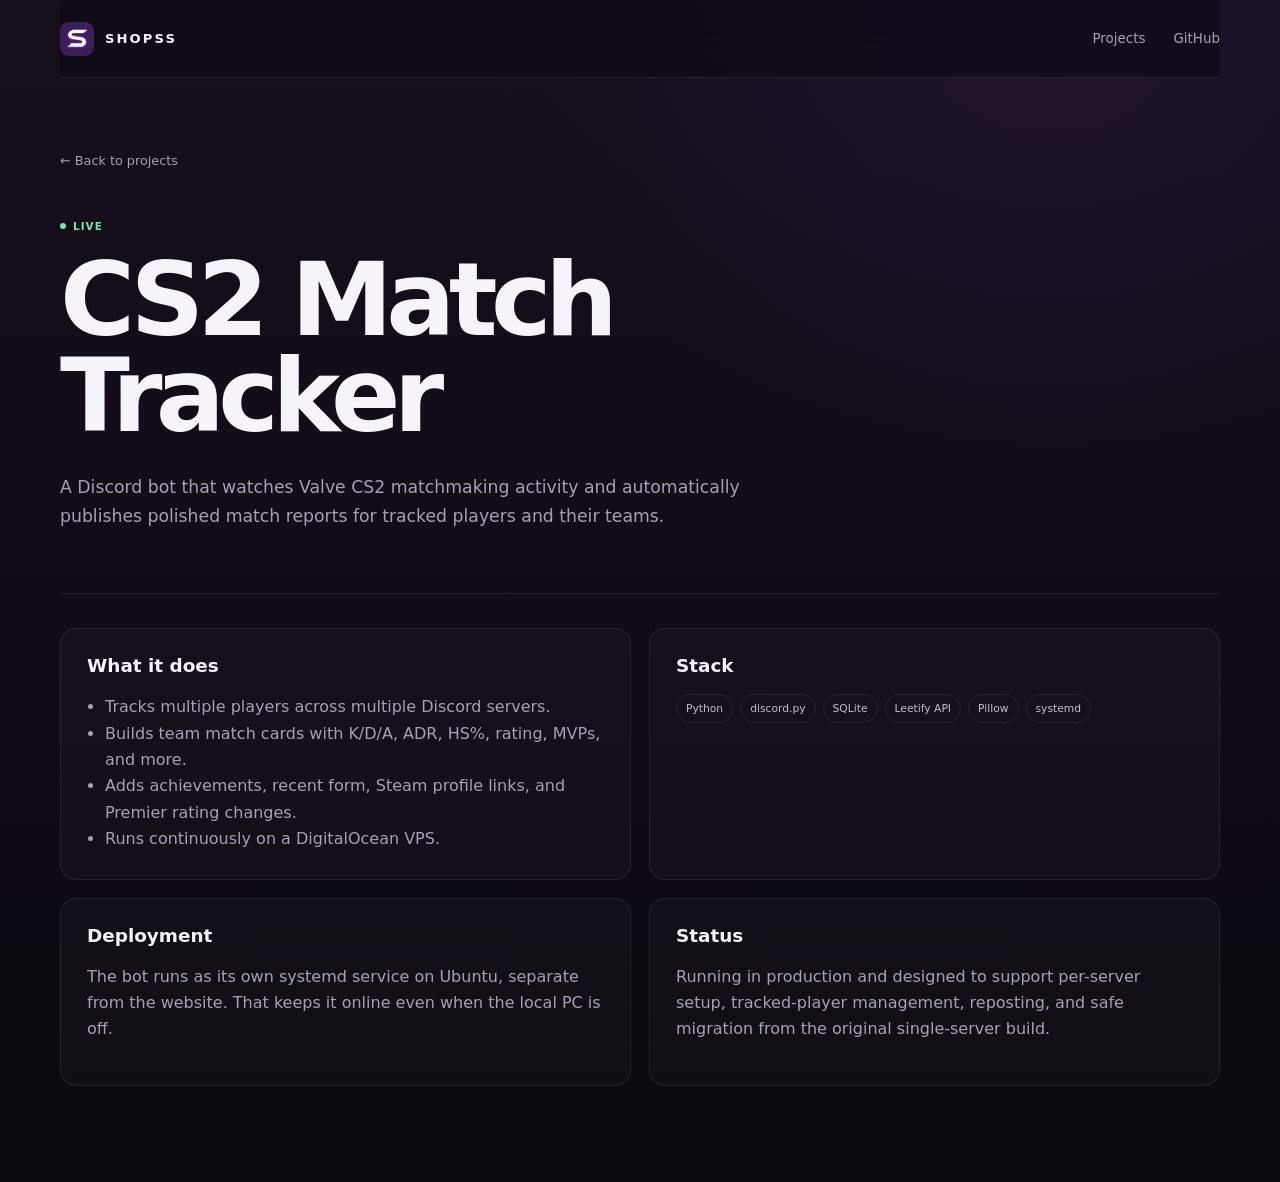
==== projects/cs2-match-tracker.html @ 37c7574a "Upgrade SHOPSS site to v2" ====
<!doctype html>
<html lang="en">
<head>
  <meta charset="utf-8">
  <meta name="viewport" content="width=device-width, initial-scale=1">
  <meta name="theme-color" content="#3C205B">
  <title>CS2 Match Tracker — SHOPSS</title>
  <link rel="icon" href="../assets/shopss-logo.png">
  <link rel="stylesheet" href="project.css">
</head>
<body>
  <header class="site-header">
    <a class="brand" href="../index.html">
      <img src="../assets/shopss-logo.png" alt="">
      <span>SHOPSS</span>
    </a>
    <nav><a href="../index.html#projects">Projects</a><a href="https://github.com/OP2U" target="_blank" rel="noreferrer">GitHub</a></nav>
  </header>

  <main class="project-page">
    <a class="project-back" href="../index.html#projects">← Back to projects</a>

    <section class="project-hero">
      <span class="status live">LIVE</span>
      <h1>CS2 Match Tracker</h1>
      <p class="project-lead">
        A Discord bot that watches Valve CS2 matchmaking activity and automatically
        publishes polished match reports for tracked players and their teams.
      </p>
    </section>

    <section class="project-detail-grid">
      <article class="detail-card">
        <h2>What it does</h2>
        <ul>
          <li>Tracks multiple players across multiple Discord servers.</li>
          <li>Builds team match cards with K/D/A, ADR, HS%, rating, MVPs, and more.</li>
          <li>Adds achievements, recent form, Steam profile links, and Premier rating changes.</li>
          <li>Runs continuously on a DigitalOcean VPS.</li>
        </ul>
      </article>

      <article class="detail-card">
        <h2>Stack</h2>
        <div class="tags">
          <span>Python</span>
          <span>discord.py</span>
          <span>SQLite</span>
          <span>Leetify API</span>
          <span>Pillow</span>
          <span>systemd</span>
        </div>
      </article>

      <article class="detail-card">
        <h2>Deployment</h2>
        <p>
          The bot runs as its own systemd service on Ubuntu, separate from the website.
          That keeps it online even when the local PC is off.
        </p>
      </article>

      <article class="detail-card">
        <h2>Status</h2>
        <p>
          Running in production and designed to support per-server setup, tracked-player
          management, reposting, and safe migration from the original single-server build.
        </p>
      </article>
    </section>
  </main>
</body>
</html>
---- projects/project.css ----
@import url('../styles.css');

.project-page {
  padding: 72px 0 96px;
}

.project-back {
  display: inline-flex;
  color: var(--muted);
  font-size: .8rem;
  margin-bottom: 46px;
}

.project-back:hover { color: var(--text); }

.project-hero {
  padding: 0 0 62px;
  border-bottom: 1px solid var(--border);
}

.project-hero .status { margin-bottom: 20px; }

.project-hero h1 {
  margin: 0;
  max-width: 880px;
  font-size: clamp(3.2rem, 8vw, 6.8rem);
  line-height: .94;
  letter-spacing: -.065em;
}

.project-lead {
  margin: 28px 0 0;
  max-width: 760px;
  color: var(--muted);
  font-size: 1.08rem;
  line-height: 1.7;
}

.project-detail-grid {
  display: grid;
  grid-template-columns: 1fr 1fr;
  gap: 18px;
  margin-top: 34px;
}

.detail-card {
  padding: 26px;
  border: 1px solid var(--border);
  border-radius: 16px;
  background: var(--panel);
}

.detail-card h2 {
  margin: 0 0 18px;
  font-size: 1.15rem;
}

.detail-card p, .detail-card li {
  color: var(--muted);
  line-height: 1.65;
}

.detail-card ul {
  margin: 0;
  padding-left: 18px;
}

.detail-card .tags { margin-top: 8px; }

@media (max-width: 720px) {
  .project-detail-grid { grid-template-columns: 1fr; }
}
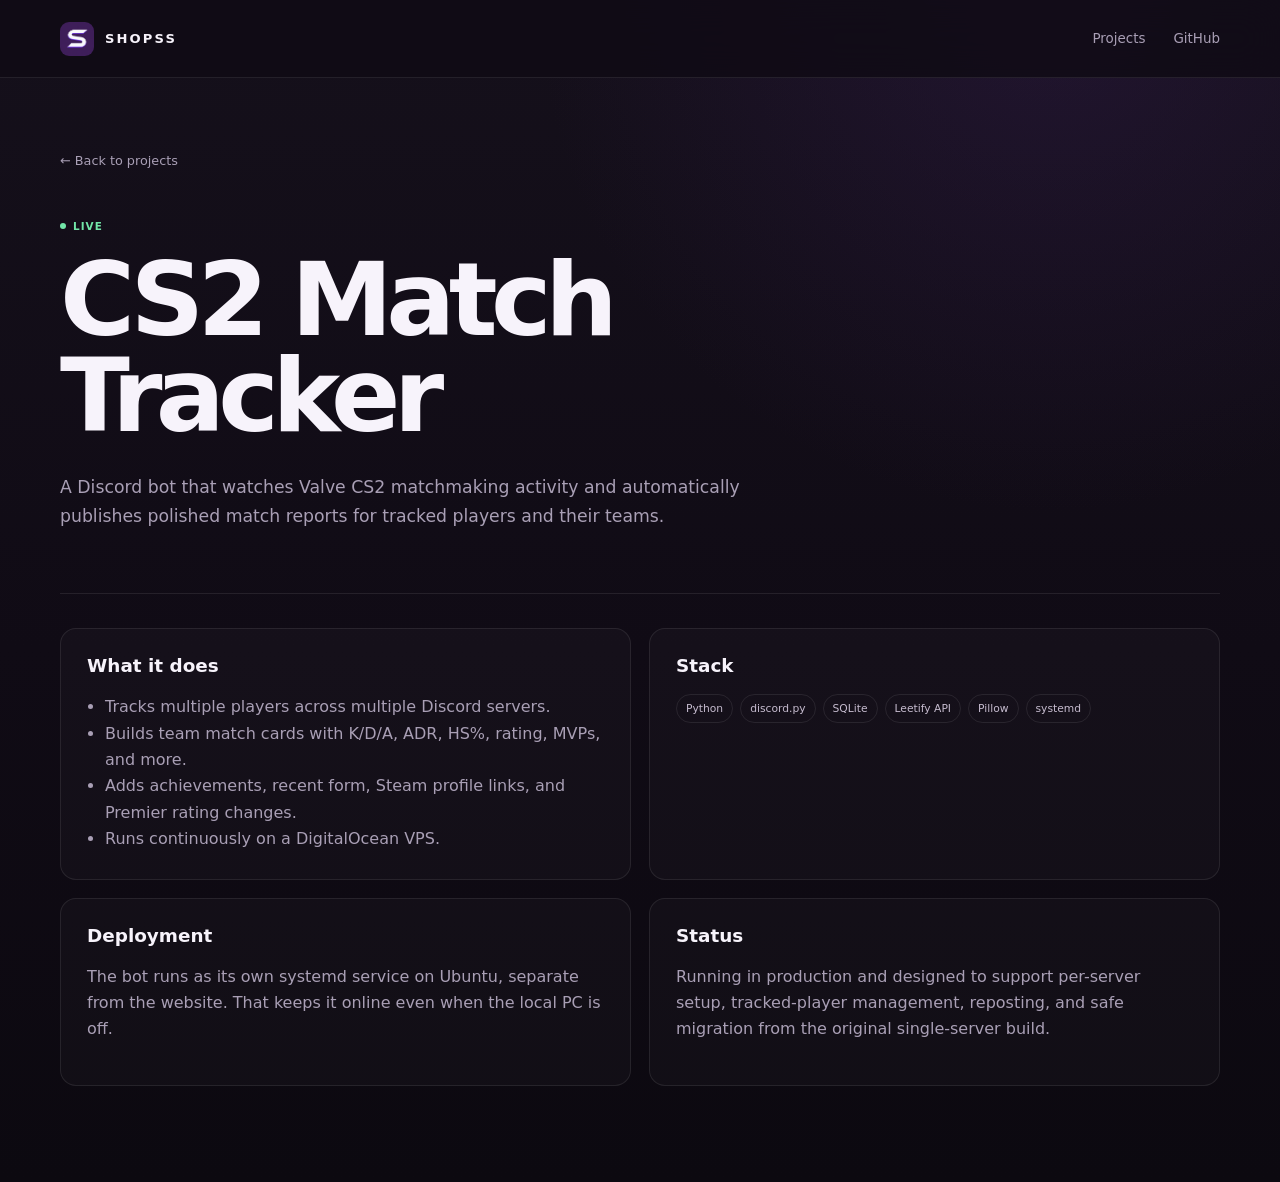
==== commit d462fd02: "Fix full width header" ====
--- a/projects/cs2-match-tracker.html
+++ b/projects/cs2-match-tracker.html
@@ -6,7 +6,7 @@
   <meta name="theme-color" content="#3C205B">
   <title>CS2 Match Tracker — SHOPSS</title>
   <link rel="icon" href="../assets/shopss-logo.png">
-  <link rel="stylesheet" href="project.css">
+  <link rel="stylesheet" href="project.css?v=2.1">
 </head>
 <body>
   <header class="site-header">
--- a/projects/project.css
+++ b/projects/project.css
@@ -1,4 +1,4 @@
-@import url('../styles.css');
+@import url('../styles.css?v=2.1');
 
 .project-page {
   padding: 72px 0 96px;
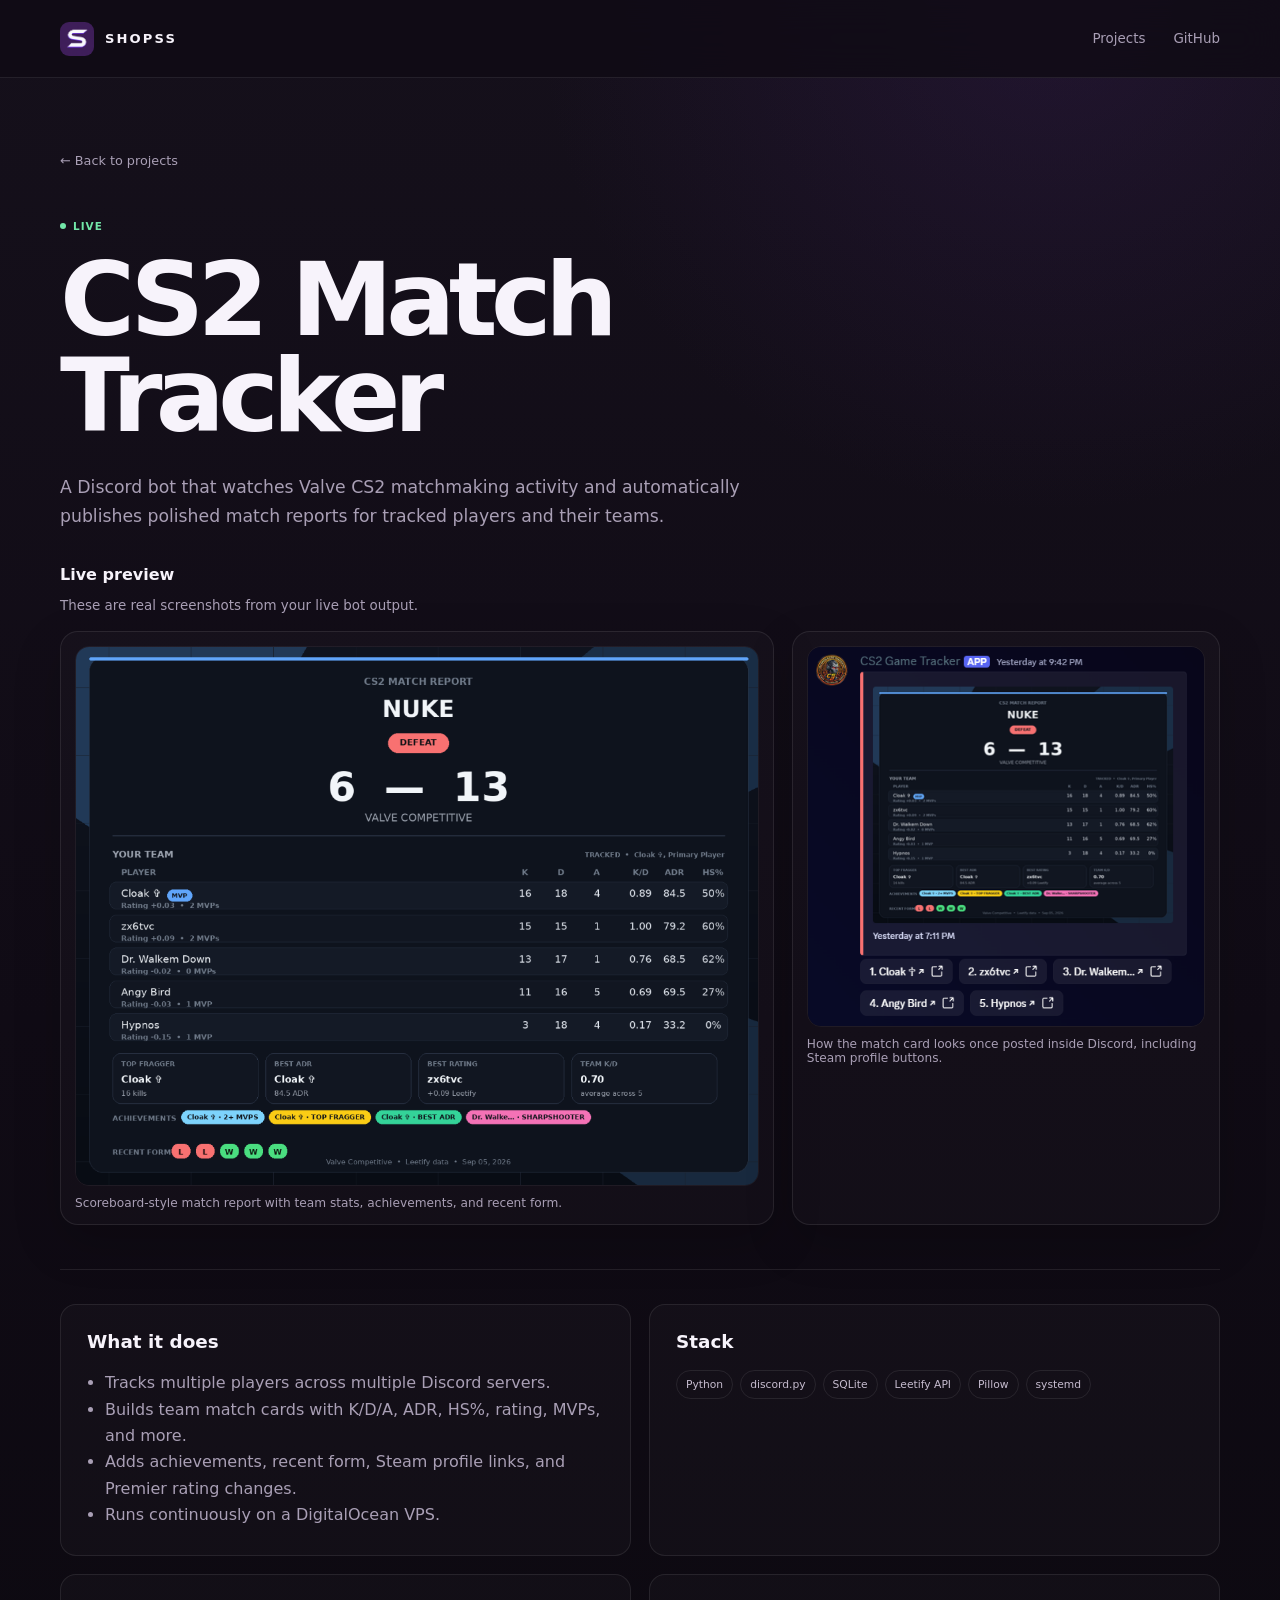
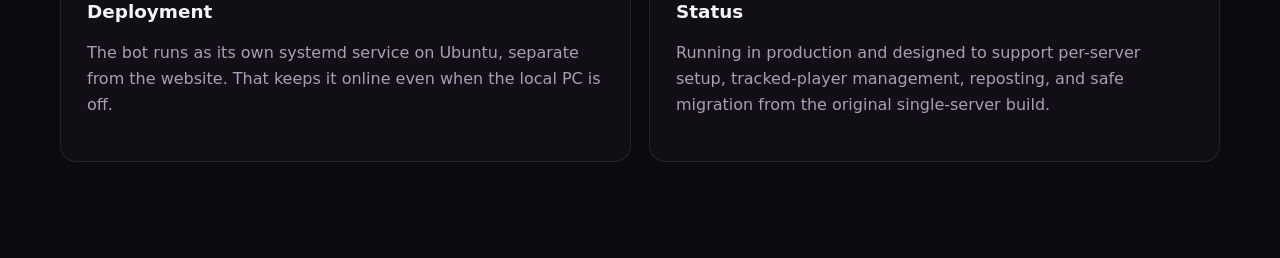
==== commit f47f3c26: "Add project screenshots" ====
--- a/projects/cs2-match-tracker.html
+++ b/projects/cs2-match-tracker.html
@@ -6,7 +6,7 @@
   <meta name="theme-color" content="#3C205B">
   <title>CS2 Match Tracker — SHOPSS</title>
   <link rel="icon" href="../assets/shopss-logo.png">
-  <link rel="stylesheet" href="project.css?v=2.1">
+  <link rel="stylesheet" href="project.css?v=2.2">
 </head>
 <body>
   <header class="site-header">
@@ -27,6 +27,23 @@
         A Discord bot that watches Valve CS2 matchmaking activity and automatically
         publishes polished match reports for tracked players and their teams.
       </p>
+
+      <section class="project-media">
+        <h2>Live preview</h2>
+        <p class="lead-note">These are real screenshots from your live bot output.</p>
+
+        <div class="project-media-grid">
+          <div class="preview-card">
+            <img src="../assets/projects/cs2-match-tracker.png" alt="CS2 match tracker scoreboard preview">
+            <small>Scoreboard-style match report with team stats, achievements, and recent form.</small>
+          </div>
+
+          <div class="preview-card">
+            <img src="../assets/projects/cs2-discord-post.png" alt="CS2 match tracker Discord message preview">
+            <small>How the match card looks once posted inside Discord, including Steam profile buttons.</small>
+          </div>
+        </div>
+      </section>
     </section>
 
     <section class="project-detail-grid">
--- a/projects/project.css
+++ b/projects/project.css
@@ -1,4 +1,4 @@
-@import url('../styles.css?v=2.1');
+@import url('../styles.css?v=2.2');
 
 .project-page {
   padding: 72px 0 96px;
@@ -14,7 +14,7 @@
 .project-back:hover { color: var(--text); }
 
 .project-hero {
-  padding: 0 0 62px;
+  padding: 0 0 44px;
   border-bottom: 1px solid var(--border);
 }
 
@@ -34,6 +34,28 @@
   color: var(--muted);
   font-size: 1.08rem;
   line-height: 1.7;
+}
+
+.project-media {
+  margin-top: 34px;
+}
+
+.project-media h2 {
+  margin: 0 0 14px;
+  font-size: 1rem;
+  color: var(--text);
+}
+
+.project-media .lead-note {
+  margin: 0 0 18px;
+  color: var(--muted);
+  font-size: .84rem;
+}
+
+.project-media-grid {
+  display: grid;
+  grid-template-columns: 1.25fr .75fr;
+  gap: 18px;
 }
 
 .project-detail-grid {
@@ -67,6 +89,9 @@
 
 .detail-card .tags { margin-top: 8px; }
 
-@media (max-width: 720px) {
-  .project-detail-grid { grid-template-columns: 1fr; }
+@media (max-width: 860px) {
+  .project-media-grid,
+  .project-detail-grid {
+    grid-template-columns: 1fr;
+  }
 }
